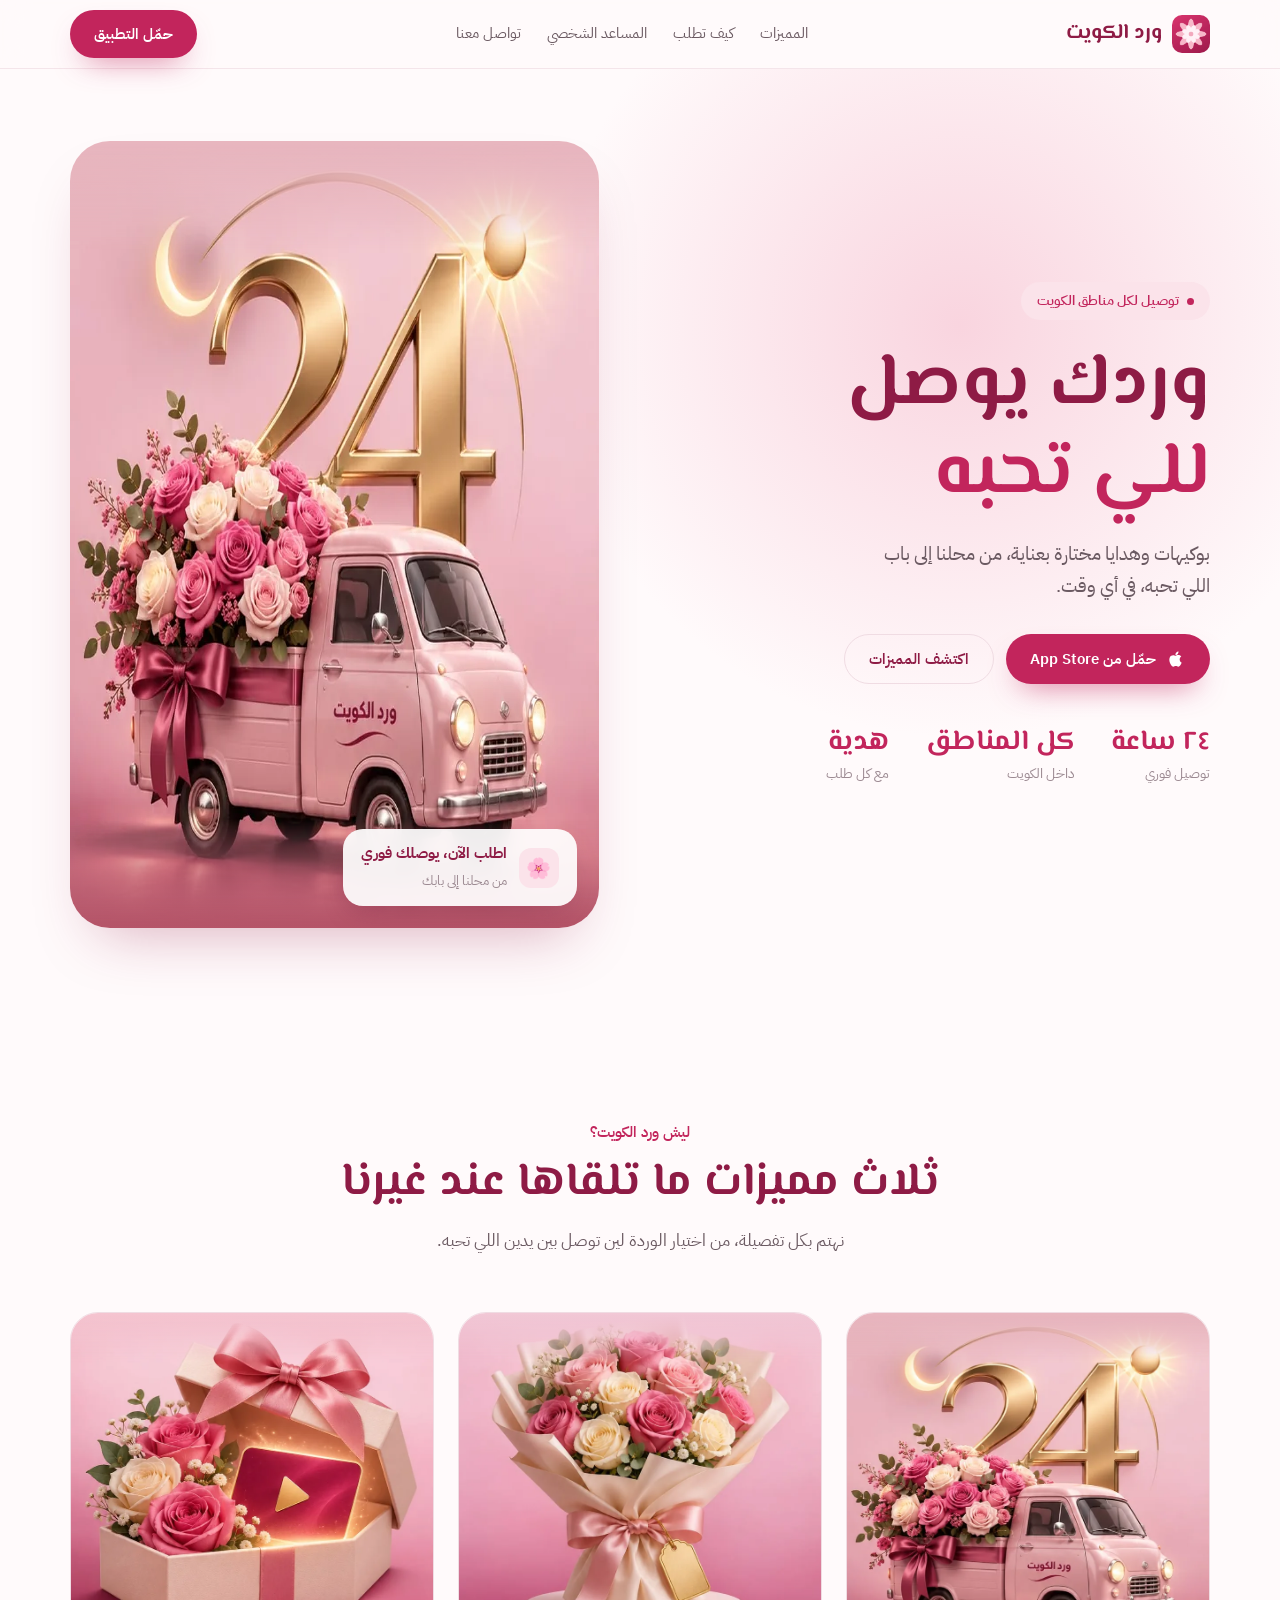
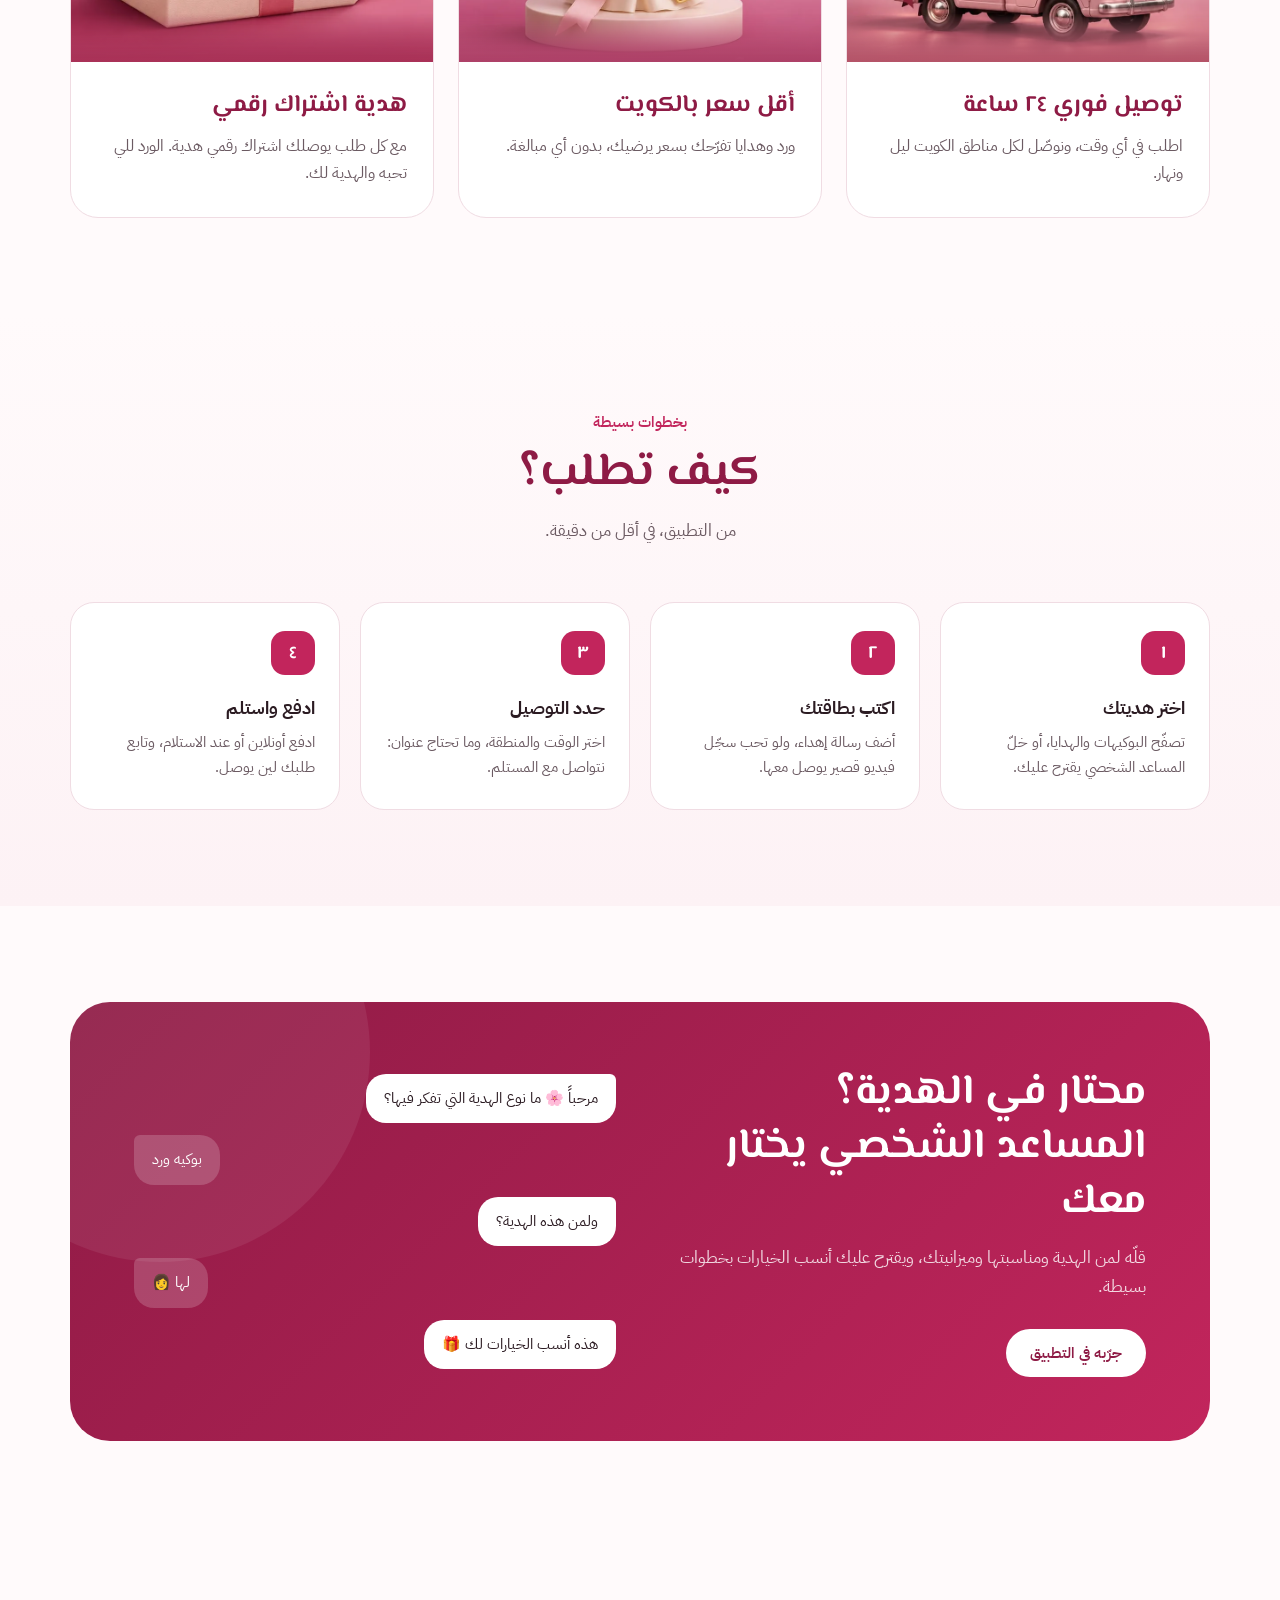
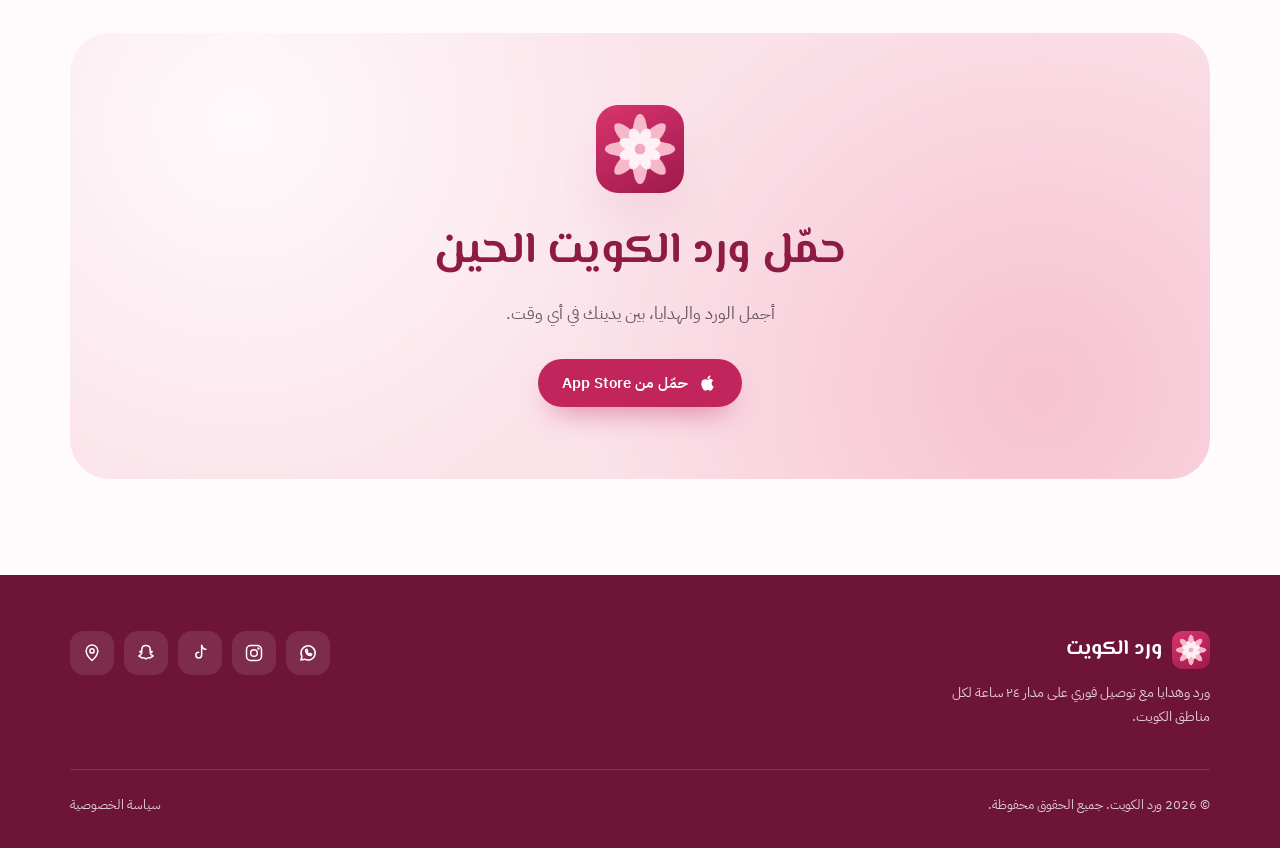
==== index.html @ 79401528 "roseq8.com website: landing page, privacy policy, share pages Co-Authored-By: Claude Opus 5.5 <norep" ====
<!doctype html>
<html lang="ar" dir="rtl">
<head>
<meta charset="utf-8">
<meta name="viewport" content="width=device-width, initial-scale=1">
<title>ورد الكويت | وردك يوصل للي تحبه</title>
<meta name="description" content="ورد الكويت: اطلب الورد والهدايا مع توصيل فوري على مدار ٢٤ ساعة لكل مناطق الكويت، بأقل سعر، ومع كل طلب هدية اشتراك رقمي.">
<meta name="apple-itunes-app" content="app-id=6784799572">
<meta name="theme-color" content="#C2255C">
<meta property="og:title" content="ورد الكويت | وردك يوصل للي تحبه">
<meta property="og:description" content="توصيل فوري ٢٤ ساعة · أقل سعر بالكويت · هدية اشتراك رقمي مع كل طلب">
<meta property="og:image" content="https://roseq8.com/assets/icon-256.png">
<meta property="og:url" content="https://roseq8.com/">
<link rel="icon" type="image/png" href="/assets/favicon.png">
<link rel="apple-touch-icon" href="/assets/apple-touch-icon.png">
<link rel="preconnect" href="https://fonts.googleapis.com">
<link rel="preconnect" href="https://fonts.gstatic.com" crossorigin>
<link href="https://fonts.googleapis.com/css2?family=El+Messiri:wght@600;700&family=IBM+Plex+Sans+Arabic:wght@400;500;600&display=swap" rel="stylesheet">
<link rel="stylesheet" href="/assets/site.css">
</head>
<body>

<header class="nav">
  <div class="wrap">
    <a class="brand" href="/"><img src="/assets/icon-256.png" alt=""><b>ورد الكويت</b></a>
    <nav class="nav-links">
      <a href="#features">المميزات</a>
      <a href="#how">كيف تطلب</a>
      <a href="#assistant">المساعد الشخصي</a>
      <a href="#contact">تواصل معنا</a>
    </nav>
    <a class="btn btn-primary" href="https://apps.apple.com/app/id6784799572">حمّل التطبيق</a>
  </div>
</header>

<main>
  <section class="hero">
    <div class="wrap">
      <div>
        <span class="eyebrow">توصيل لكل مناطق الكويت</span>
        <h1>وردك يوصل<br><em>للي تحبه</em></h1>
        <p class="lead">بوكيهات وهدايا مختارة بعناية، من محلنا إلى باب اللي تحبه، في أي وقت.</p>
        <div class="cta-row">
          <a class="btn btn-primary" href="https://apps.apple.com/app/id6784799572">
            <svg viewBox="0 0 24 24" fill="currentColor" aria-hidden="true"><path d="M16.37 12.6c-.02-2.3 1.88-3.4 1.97-3.46-1.07-1.57-2.74-1.79-3.33-1.81-1.42-.14-2.77.84-3.49.84-.72 0-1.83-.82-3.01-.8-1.55.02-2.98.9-3.78 2.29-1.61 2.8-.41 6.94 1.16 9.21.77 1.11 1.68 2.36 2.88 2.31 1.16-.05 1.59-.75 2.99-.75 1.4 0 1.79.75 3.01.73 1.24-.02 2.03-1.13 2.79-2.25.88-1.29 1.24-2.54 1.26-2.6-.03-.01-2.42-.93-2.45-3.71zM14.08 5.85c.64-.78 1.07-1.85.95-2.92-.92.04-2.03.61-2.69 1.38-.59.68-1.1 1.77-.97 2.82 1.03.08 2.07-.52 2.71-1.28z"/></svg>
            حمّل من App Store
          </a>
          <a class="btn btn-ghost" href="#features">اكتشف المميزات</a>
        </div>
        <div class="stats">
          <div><strong>٢٤ ساعة</strong><span>توصيل فوري</span></div>
          <div><strong>كل المناطق</strong><span>داخل الكويت</span></div>
          <div><strong>هدية</strong><span>مع كل طلب</span></div>
        </div>
      </div>
      <div class="hero-art">
        <img src="/assets/art-delivery.webp" alt="سيارة ورد الكويت محمّلة بالورد" width="820" height="787">
        <div class="hero-badge">
          <i aria-hidden="true">🌸</i>
          <div><strong>اطلب الآن، يوصلك فوري</strong><span>من محلنا إلى بابك</span></div>
        </div>
      </div>
    </div>
  </section>

  <section id="features">
    <div class="wrap">
      <div class="section-head reveal">
        <div class="kicker">ليش ورد الكويت؟</div>
        <h2>ثلاث مميزات ما تلقاها عند غيرنا</h2>
        <p>نهتم بكل تفصيلة، من اختيار الوردة لين توصل بين يدين اللي تحبه.</p>
      </div>
      <div class="features">
        <article class="feature reveal">
          <div class="art art-delivery"><img src="/assets/art-delivery.webp" alt="" loading="lazy"></div>
          <div class="body">
            <h3>توصيل فوري ٢٤ ساعة</h3>
            <p>اطلب في أي وقت، ونوصّل لكل مناطق الكويت ليل ونهار.</p>
          </div>
        </article>
        <article class="feature reveal">
          <div class="art art-price"><img src="/assets/art-price.webp" alt="" loading="lazy"></div>
          <div class="body">
            <h3>أقل سعر بالكويت</h3>
            <p>ورد وهدايا تفرّحك بسعر يرضيك، بدون أي مبالغة.</p>
          </div>
        </article>
        <article class="feature reveal">
          <div class="art art-gift"><img src="/assets/art-gift.webp" alt="" loading="lazy"></div>
          <div class="body">
            <h3>هدية اشتراك رقمي</h3>
            <p>مع كل طلب يوصلك اشتراك رقمي هدية. الورد للي تحبه والهدية لك.</p>
          </div>
        </article>
      </div>
    </div>
  </section>

  <section id="how" class="steps-band">
    <div class="wrap">
      <div class="section-head reveal">
        <div class="kicker">بخطوات بسيطة</div>
        <h2>كيف تطلب؟</h2>
        <p>من التطبيق، في أقل من دقيقة.</p>
      </div>
      <div class="steps">
        <div class="step reveal"><h3>اختر هديتك</h3><p>تصفّح البوكيهات والهدايا، أو خلّ المساعد الشخصي يقترح عليك.</p></div>
        <div class="step reveal"><h3>اكتب بطاقتك</h3><p>أضف رسالة إهداء، ولو تحب سجّل فيديو قصير يوصل معها.</p></div>
        <div class="step reveal"><h3>حدد التوصيل</h3><p>اختر الوقت والمنطقة، وما تحتاج عنوان: نتواصل مع المستلم.</p></div>
        <div class="step reveal"><h3>ادفع واستلم</h3><p>ادفع أونلاين أو عند الاستلام، وتابع طلبك لين يوصل.</p></div>
      </div>
    </div>
  </section>

  <section id="assistant">
    <div class="wrap">
      <div class="assistant reveal">
        <div>
          <h2>محتار في الهدية؟<br>المساعد الشخصي يختار معك</h2>
          <p>قلّه لمن الهدية ومناسبتها وميزانيتك، ويقترح عليك أنسب الخيارات بخطوات بسيطة.</p>
          <a class="btn btn-light" href="https://apps.apple.com/app/id6784799572">جرّبه في التطبيق</a>
        </div>
        <div class="chat" aria-hidden="true">
          <div class="bubble bot">مرحباً 🌸 ما نوع الهدية التي تفكر فيها؟</div>
          <div class="bubble me">بوكيه ورد</div>
          <div class="bubble bot">ولمن هذه الهدية؟</div>
          <div class="bubble me">لها 👩</div>
          <div class="bubble bot">هذه أنسب الخيارات لك 🎁</div>
        </div>
      </div>
    </div>
  </section>

  <section class="cta-band">
    <div class="wrap">
      <div class="cta-card reveal">
        <img src="/assets/icon-256.png" alt="">
        <h2>حمّل ورد الكويت الحين</h2>
        <p>أجمل الورد والهدايا، بين يدينك في أي وقت.</p>
        <a class="btn btn-primary" href="https://apps.apple.com/app/id6784799572">
          <svg viewBox="0 0 24 24" fill="currentColor" aria-hidden="true"><path d="M16.37 12.6c-.02-2.3 1.88-3.4 1.97-3.46-1.07-1.57-2.74-1.79-3.33-1.81-1.42-.14-2.77.84-3.49.84-.72 0-1.83-.82-3.01-.8-1.55.02-2.98.9-3.78 2.29-1.61 2.8-.41 6.94 1.16 9.21.77 1.11 1.68 2.36 2.88 2.31 1.16-.05 1.59-.75 2.99-.75 1.4 0 1.79.75 3.01.73 1.24-.02 2.03-1.13 2.79-2.25.88-1.29 1.24-2.54 1.26-2.6-.03-.01-2.42-.93-2.45-3.71zM14.08 5.85c.64-.78 1.07-1.85.95-2.92-.92.04-2.03.61-2.69 1.38-.59.68-1.1 1.77-.97 2.82 1.03.08 2.07-.52 2.71-1.28z"/></svg>
          حمّل من App Store
        </a>
      </div>
    </div>
  </section>
</main>

<footer id="contact">
  <div class="wrap">
    <div class="foot">
      <div>
        <a class="brand" href="/"><img src="/assets/icon-256.png" alt=""><b>ورد الكويت</b></a>
        <p>ورد وهدايا مع توصيل فوري على مدار ٢٤ ساعة لكل مناطق الكويت.</p>
      </div>
      <div class="socials">
        <a href="https://wa.me/96560619588" aria-label="واتساب"><svg viewBox="0 0 24 24" fill="none" stroke="currentColor" stroke-width="1.8" stroke-linecap="round" stroke-linejoin="round"><path d="M3.5 20.5l1.3-4.2A8.5 8.5 0 1 1 8 19.4z"/><path d="M9 8.5c0 3.5 2.6 6.5 6.5 6.5l1-1.6-2-1-1 .9c-1.3-.5-2.3-1.5-2.8-2.8l.9-1-1-2z"/></svg></a>
        <a href="https://www.instagram.com/kw.flowers1" aria-label="إنستغرام"><svg viewBox="0 0 24 24" fill="none" stroke="currentColor" stroke-width="1.8"><rect x="3" y="3" width="18" height="18" rx="5"/><circle cx="12" cy="12" r="4"/><circle cx="17.4" cy="6.6" r=".6" fill="currentColor"/></svg></a>
        <a href="https://www.tiktok.com/@kw.flowers" aria-label="تيك توك"><svg viewBox="0 0 24 24" fill="none" stroke="currentColor" stroke-width="1.8" stroke-linecap="round" stroke-linejoin="round"><path d="M14 3v11.5a3.5 3.5 0 1 1-3.5-3.5"/><path d="M14 3c.5 2.6 2.4 4.4 5 4.6"/></svg></a>
        <a href="https://snapchat.com/t/RTiHr9j6" aria-label="سناب شات"><svg viewBox="0 0 24 24" fill="none" stroke="currentColor" stroke-width="1.8" stroke-linejoin="round"><path d="M12 3c3 0 5 2.2 5 5v2.4l1.8-.5c.6 0 .8.8.2 1.1l-2 1c.6 1.8 2 3.1 3.6 3.6-.3.8-1.5 1-2.5 1.1-.2.6-.3 1.2-1 1.2-1 0-1.8-.5-3 0-1 .5-1.4 1.1-2.1 1.1s-1.1-.6-2.1-1.1c-1.2-.5-2 0-3 0-.7 0-.8-.6-1-1.2-1-.1-2.2-.3-2.5-1.1 1.6-.5 3-1.8 3.6-3.6l-2-1c-.6-.3-.4-1.1.2-1.1l1.8.5V8c0-2.8 2-5 5-5z"/></svg></a>
        <a href="https://share.google/svRPU4gX8DJfkJz9b" aria-label="موقعنا"><svg viewBox="0 0 24 24" fill="none" stroke="currentColor" stroke-width="1.8" stroke-linejoin="round"><path d="M12 21s-7-6.2-7-11.5a7 7 0 0 1 14 0C19 14.8 12 21 12 21z"/><circle cx="12" cy="9.5" r="2.5"/></svg></a>
      </div>
    </div>
    <div class="foot-bottom">
      <span>© <span id="year">2026</span> ورد الكويت. جميع الحقوق محفوظة.</span>
      <a href="/privacy">سياسة الخصوصية</a>
    </div>
  </div>
</footer>

<script>
  document.getElementById("year").textContent = new Date().getFullYear();
  var io = "IntersectionObserver" in window ? new IntersectionObserver(function (entries) {
    entries.forEach(function (e) { if (e.isIntersecting) { e.target.classList.add("in"); io.unobserve(e.target); } });
  }, { threshold: 0.12 }) : null;
  document.querySelectorAll(".reveal").forEach(function (el) { io ? io.observe(el) : el.classList.add("in"); });
</script>
</body>
</html>
---- assets/site.css ----
:root {
  --rose: #C2255C;
  --rose-bright: #D9376E;
  --berry: #8E1B45;
  --berry-deep: #6E1436;
  --pink: #F2A7BD;
  --blush: #FBE3EA;
  --petal: #FDF2F5;
  --ivory: #FFFAFB;
  --ink: #2B1B22;
  --text2: #6B5A62;
  --text3: #9C8A92;
  --hairline: #F0DCE3;
  --gold: #C9A04A;
  --radius: 28px;
  --shadow: 0 30px 60px -28px rgba(142, 27, 69, .35);
  --display: "El Messiri", "IBM Plex Sans Arabic", serif;
  --body: "IBM Plex Sans Arabic", -apple-system, "Segoe UI", Tahoma, sans-serif;
}

* { box-sizing: border-box; }
html { scroll-behavior: smooth; }
body {
  margin: 0;
  font-family: var(--body);
  color: var(--ink);
  background: var(--ivory);
  line-height: 1.7;
  -webkit-font-smoothing: antialiased;
  overflow-x: hidden;
}
img { max-width: 100%; display: block; }
a { color: inherit; }

.wrap { width: min(1140px, 100% - 32px); margin-inline: auto; }

/* Header */
.nav {
  position: sticky; top: 0; z-index: 20;
  background: rgba(255, 250, 251, .82);
  backdrop-filter: saturate(160%) blur(14px);
  -webkit-backdrop-filter: saturate(160%) blur(14px);
  border-bottom: 1px solid rgba(240, 220, 227, .7);
}
.nav .wrap { display: flex; align-items: center; justify-content: space-between; height: 68px; gap: 16px; }
.brand { display: flex; align-items: center; gap: 10px; text-decoration: none; }
.brand img { width: 38px; height: 38px; border-radius: 10px; }
.brand b { font-family: var(--display); font-size: 21px; color: var(--berry); font-weight: 700; }
.nav-links { display: flex; gap: 26px; font-size: 15px; }
.nav-links a { text-decoration: none; color: var(--text2); transition: color .2s; }
.nav-links a:hover { color: var(--rose); }

.btn {
  display: inline-flex; align-items: center; justify-content: center; gap: 10px;
  padding: 13px 24px; border-radius: 999px;
  font: 600 15px var(--body); text-decoration: none; white-space: nowrap;
  transition: transform .2s, box-shadow .2s, background .2s;
}
.btn:hover { transform: translateY(-2px); }
.btn-primary { background: var(--rose); color: #fff; box-shadow: 0 14px 30px -14px rgba(194, 37, 92, .7); }
.btn-primary:hover { background: var(--rose-bright); }
.btn-light { background: #fff; color: var(--berry); }
.btn-ghost { background: transparent; color: var(--berry); border: 1.5px solid var(--hairline); }
.btn svg { width: 20px; height: 20px; flex: none; }

/* Hero */
.hero { position: relative; padding: 72px 0 96px; overflow: hidden; }
.hero::before {
  content: ""; position: absolute; inset: -20% -10% auto auto; width: 70%; aspect-ratio: 1;
  background: radial-gradient(circle, rgba(242, 167, 189, .45), transparent 65%);
  pointer-events: none;
}
.hero .wrap { position: relative; display: grid; grid-template-columns: 1.05fr 1fr; align-items: center; gap: 56px; }
.eyebrow {
  display: inline-flex; align-items: center; gap: 8px;
  padding: 7px 16px; border-radius: 999px;
  background: var(--blush); color: var(--rose); font-size: 14px; font-weight: 600;
}
.eyebrow::before { content: ""; width: 7px; height: 7px; border-radius: 50%; background: var(--rose); }
.hero h1 {
  font-family: var(--display); font-weight: 700;
  font-size: clamp(42px, 6.2vw, 74px); line-height: 1.2; margin: 22px 0 18px; color: var(--berry);
}
.hero h1 em { font-style: normal; color: var(--rose); }
.hero p.lead { font-size: 19px; color: var(--text2); max-width: 30ch; margin: 0 0 32px; }
.cta-row { display: flex; flex-wrap: wrap; gap: 12px; }
.hero-art {
  position: relative; border-radius: 40px; overflow: hidden; box-shadow: var(--shadow);
  background: linear-gradient(180deg, #E8B6BF, #E8B4BD 30%, #E2A4AF 55%, #D58C9B 80%, #B55468);
}
.hero-art img { width: 100%; }
.hero-badge {
  position: absolute; bottom: 22px; inset-inline-start: 22px;
  background: rgba(255, 255, 255, .92); backdrop-filter: blur(8px);
  border-radius: 20px; padding: 12px 18px; display: flex; align-items: center; gap: 12px;
  box-shadow: 0 12px 30px -12px rgba(110, 20, 54, .4);
}
.hero-badge strong { display: block; font-size: 15px; color: var(--berry); }
.hero-badge span { font-size: 13px; color: var(--text3); }
.hero-badge i {
  width: 40px; height: 40px; border-radius: 12px; background: var(--blush);
  display: grid; place-items: center; font-style: normal; font-size: 20px;
}
.stats { display: flex; gap: 36px; margin-top: 42px; }
.stats div strong { display: block; font-family: var(--display); font-size: 28px; color: var(--rose); line-height: 1.2; }
.stats div span { font-size: 14px; color: var(--text3); }

/* Sections */
section { padding: 96px 0; }
.section-head { text-align: center; max-width: 620px; margin: 0 auto 56px; }
.section-head .kicker { color: var(--rose); font-weight: 600; font-size: 15px; }
.section-head h2 { font-family: var(--display); font-size: clamp(32px, 4.4vw, 46px); line-height: 1.3; margin: 8px 0 14px; color: var(--berry); }
.section-head p { color: var(--text2); font-size: 17px; margin: 0; }

.features { display: grid; grid-template-columns: repeat(3, 1fr); gap: 24px; }
.feature {
  background: #fff; border: 1px solid var(--hairline); border-radius: var(--radius); overflow: hidden;
  transition: transform .3s, box-shadow .3s;
}
.feature:hover { transform: translateY(-6px); box-shadow: var(--shadow); }
.feature .art { aspect-ratio: 820 / 790; }
.feature .art img { width: 100%; height: 100%; object-fit: cover; }
.art-delivery { background: linear-gradient(180deg, #E8B6BF, #E8B4BD, #E8B3BC, #E2A4AF, #D58C9B, #B55468); }
.art-price { background: linear-gradient(180deg, #F2C8D6, #EFB8CB, #EBACC1, #E59BB4, #CB698B, #AE4168); }
.art-gift { background: linear-gradient(180deg, #F5C4D0, #F3BFCC, #EBA8BA, #D67893, #B64868, #AA3258); }
.feature .body { padding: 24px 26px 30px; }
.feature h3 { font-family: var(--display); font-size: 24px; margin: 0 0 6px; color: var(--berry); }
.feature p { margin: 0; color: var(--text2); }

.steps-band { background: linear-gradient(180deg, var(--ivory), var(--petal)); }
.steps { display: grid; grid-template-columns: repeat(4, 1fr); gap: 20px; counter-reset: step; }
.step {
  background: #fff; border-radius: 24px; padding: 28px 24px; border: 1px solid var(--hairline);
  counter-increment: step; position: relative;
}
.step::before {
  content: counter(step, arabic-indic);
  width: 44px; height: 44px; border-radius: 14px; display: grid; place-items: center;
  background: var(--rose); color: #fff; font: 700 19px var(--display); margin-bottom: 18px;
}
.step h3 { font-size: 18px; margin: 0 0 6px; }
.step p { margin: 0; color: var(--text2); font-size: 15px; }

.assistant {
  display: grid; grid-template-columns: 1fr 1fr; gap: 48px; align-items: center;
  background: linear-gradient(135deg, var(--berry), var(--rose));
  border-radius: 40px; padding: 64px; color: #fff; position: relative; overflow: hidden;
}
.assistant::after {
  content: ""; position: absolute; width: 420px; height: 420px; border-radius: 50%;
  background: rgba(255, 255, 255, .07); inset-inline-end: -120px; top: -160px;
}
.assistant h2 { font-family: var(--display); font-size: clamp(30px, 3.8vw, 42px); line-height: 1.3; margin: 0 0 14px; }
.assistant p { color: rgba(255, 255, 255, .82); font-size: 17px; margin: 0 0 28px; }
.chat { position: relative; z-index: 1; display: flex; flex-direction: column; gap: 12px; }
.bubble { max-width: 82%; padding: 12px 18px; border-radius: 20px; font-size: 15px; }
.bubble.bot { background: #fff; color: var(--ink); align-self: flex-start; border-start-start-radius: 6px; }
.bubble.me { background: rgba(255, 255, 255, .18); color: #fff; align-self: flex-end; border-start-end-radius: 6px; }

.cta-band { text-align: center; }
.cta-card {
  background: var(--blush); border-radius: 40px; padding: 72px 32px;
  background-image: radial-gradient(circle at 15% 20%, rgba(255, 255, 255, .8), transparent 40%),
                    radial-gradient(circle at 85% 80%, rgba(242, 167, 189, .55), transparent 45%);
}
.cta-card img { width: 88px; height: 88px; border-radius: 22px; margin: 0 auto 22px; box-shadow: var(--shadow); }
.cta-card h2 { font-family: var(--display); font-size: clamp(30px, 4vw, 44px); margin: 0 0 10px; color: var(--berry); }
.cta-card p { color: var(--text2); margin: 0 0 30px; font-size: 17px; }

/* Footer */
footer { background: var(--berry-deep); color: rgba(255, 255, 255, .78); padding: 56px 0 32px; }
.foot { display: flex; flex-wrap: wrap; justify-content: space-between; gap: 32px; }
.foot .brand b { color: #fff; }
.foot p { margin: 12px 0 0; font-size: 14px; max-width: 34ch; }
.socials { display: flex; gap: 10px; flex-wrap: wrap; }
.socials a {
  width: 44px; height: 44px; border-radius: 14px; display: grid; place-items: center;
  background: rgba(255, 255, 255, .1); transition: background .2s;
}
.socials a:hover { background: rgba(255, 255, 255, .2); }
.socials a { color: #fff; }
.socials svg { width: 20px; height: 20px; }
.foot-bottom {
  margin-top: 40px; padding-top: 24px; border-top: 1px solid rgba(255, 255, 255, .12);
  display: flex; flex-wrap: wrap; justify-content: space-between; gap: 12px; font-size: 13px;
}
.foot-bottom a { text-decoration: none; }
.foot-bottom a:hover { color: #fff; }

/* Legal page */
.legal-hero {
  background: linear-gradient(160deg, var(--berry), var(--rose) 70%, var(--rose-bright));
  color: #fff; padding: 72px 0 120px; text-align: center; position: relative; overflow: hidden;
}
.legal-hero h1 { font-family: var(--display); font-size: clamp(36px, 5vw, 56px); margin: 0 0 8px; }
.legal-hero p { margin: 0; color: rgba(255, 255, 255, .8); }
.lang-switch { display: inline-flex; gap: 6px; background: rgba(255, 255, 255, .14); padding: 5px; border-radius: 999px; margin-top: 26px; }
.lang-switch a { padding: 7px 18px; border-radius: 999px; text-decoration: none; font-size: 14px; font-weight: 600; }
.lang-switch a.on { background: #fff; color: var(--berry); }
.legal { margin-top: -72px; position: relative; padding-bottom: 96px; }
.legal-card {
  background: #fff; border-radius: 32px; box-shadow: var(--shadow); border: 1px solid var(--hairline);
  padding: 56px clamp(22px, 6vw, 72px); max-width: 860px; margin: 0 auto;
}
.legal-card + .legal-card { margin-top: 32px; }
.legal-card h2 {
  font-family: var(--display); color: var(--berry); font-size: 24px; margin: 40px 0 10px;
  display: flex; align-items: center; gap: 12px;
}
.legal-card h2:first-of-type { margin-top: 0; }
.legal-card h2 span {
  width: 34px; height: 34px; border-radius: 10px; background: var(--blush); color: var(--rose);
  display: grid; place-items: center; font-size: 16px; flex: none;
}
.legal-card p, .legal-card li { color: var(--text2); font-size: 16px; }
.legal-card ul { padding-inline-start: 22px; margin: 8px 0; }
.legal-card li { margin: 6px 0; }
.legal-card li::marker { color: var(--rose); }
.legal-card strong { color: var(--ink); }
.note {
  background: var(--petal); border: 1px solid var(--hairline); border-radius: 18px;
  padding: 16px 20px; margin: 16px 0; font-size: 15px; color: var(--text2);
}
.meta-line { color: var(--text3); font-size: 14px; margin: 0 0 32px; }
[dir="ltr"] { font-family: "Inter", -apple-system, "Segoe UI", sans-serif; }
[dir="ltr"] h2 { font-family: "Inter", sans-serif; font-weight: 700; }

/* Reveal on scroll */
.reveal { opacity: 0; transform: translateY(24px); transition: opacity .8s ease, transform .8s ease; }
.reveal.in { opacity: 1; transform: none; }
@media (prefers-reduced-motion: reduce) {
  .reveal { opacity: 1; transform: none; transition: none; }
  html { scroll-behavior: auto; }
}

/* Responsive */
@media (max-width: 960px) {
  .hero .wrap, .assistant { grid-template-columns: 1fr; }
  .hero { padding: 40px 0 64px; }
  .hero-art { max-width: 520px; }
  .features { grid-template-columns: 1fr; max-width: 480px; margin-inline: auto; }
  .steps { grid-template-columns: repeat(2, 1fr); }
  .assistant { padding: 44px 28px; }
  .nav-links { display: none; }
  section { padding: 64px 0; }
}
@media (max-width: 520px) {
  .steps { grid-template-columns: 1fr; }
  .stats { gap: 22px; }
  .stats div strong { font-size: 21px; white-space: nowrap; }
  .nav .btn { padding: 10px 16px; font-size: 14px; }
  .hero p.lead { font-size: 17px; }
}
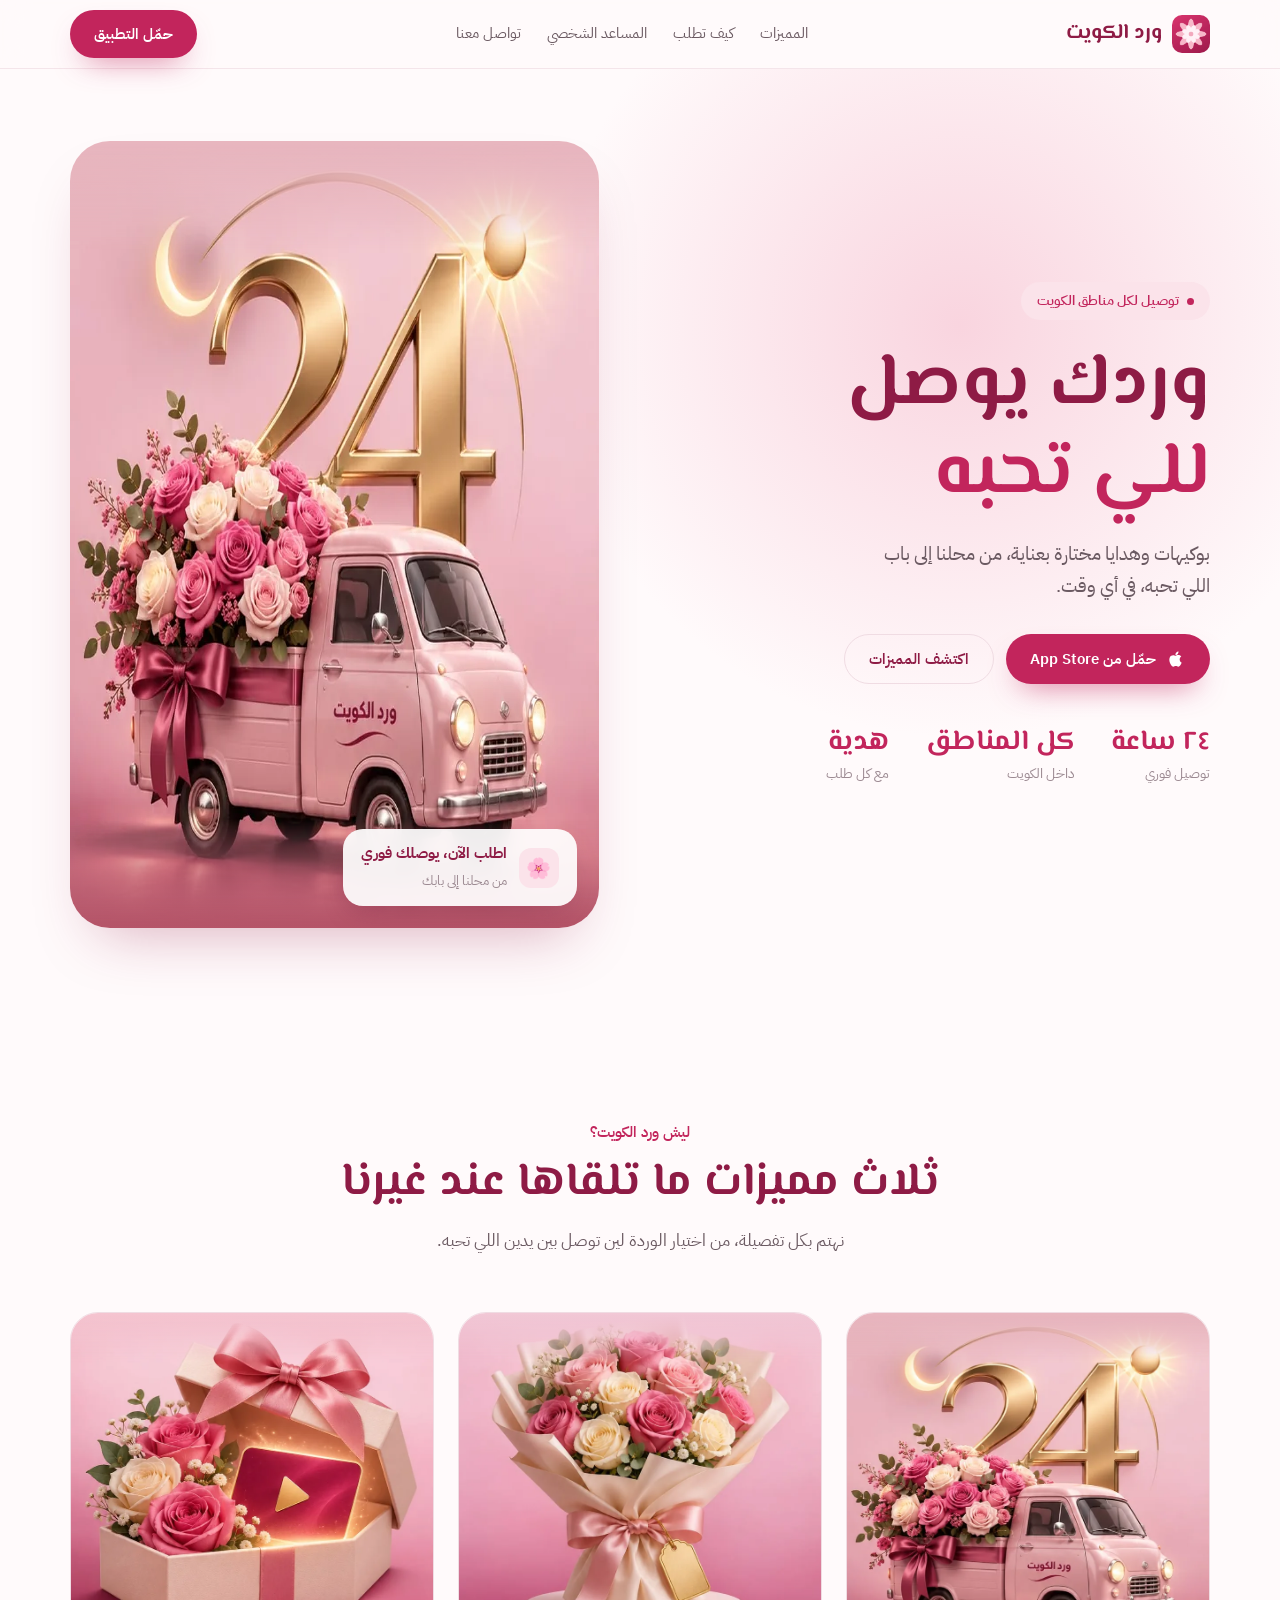
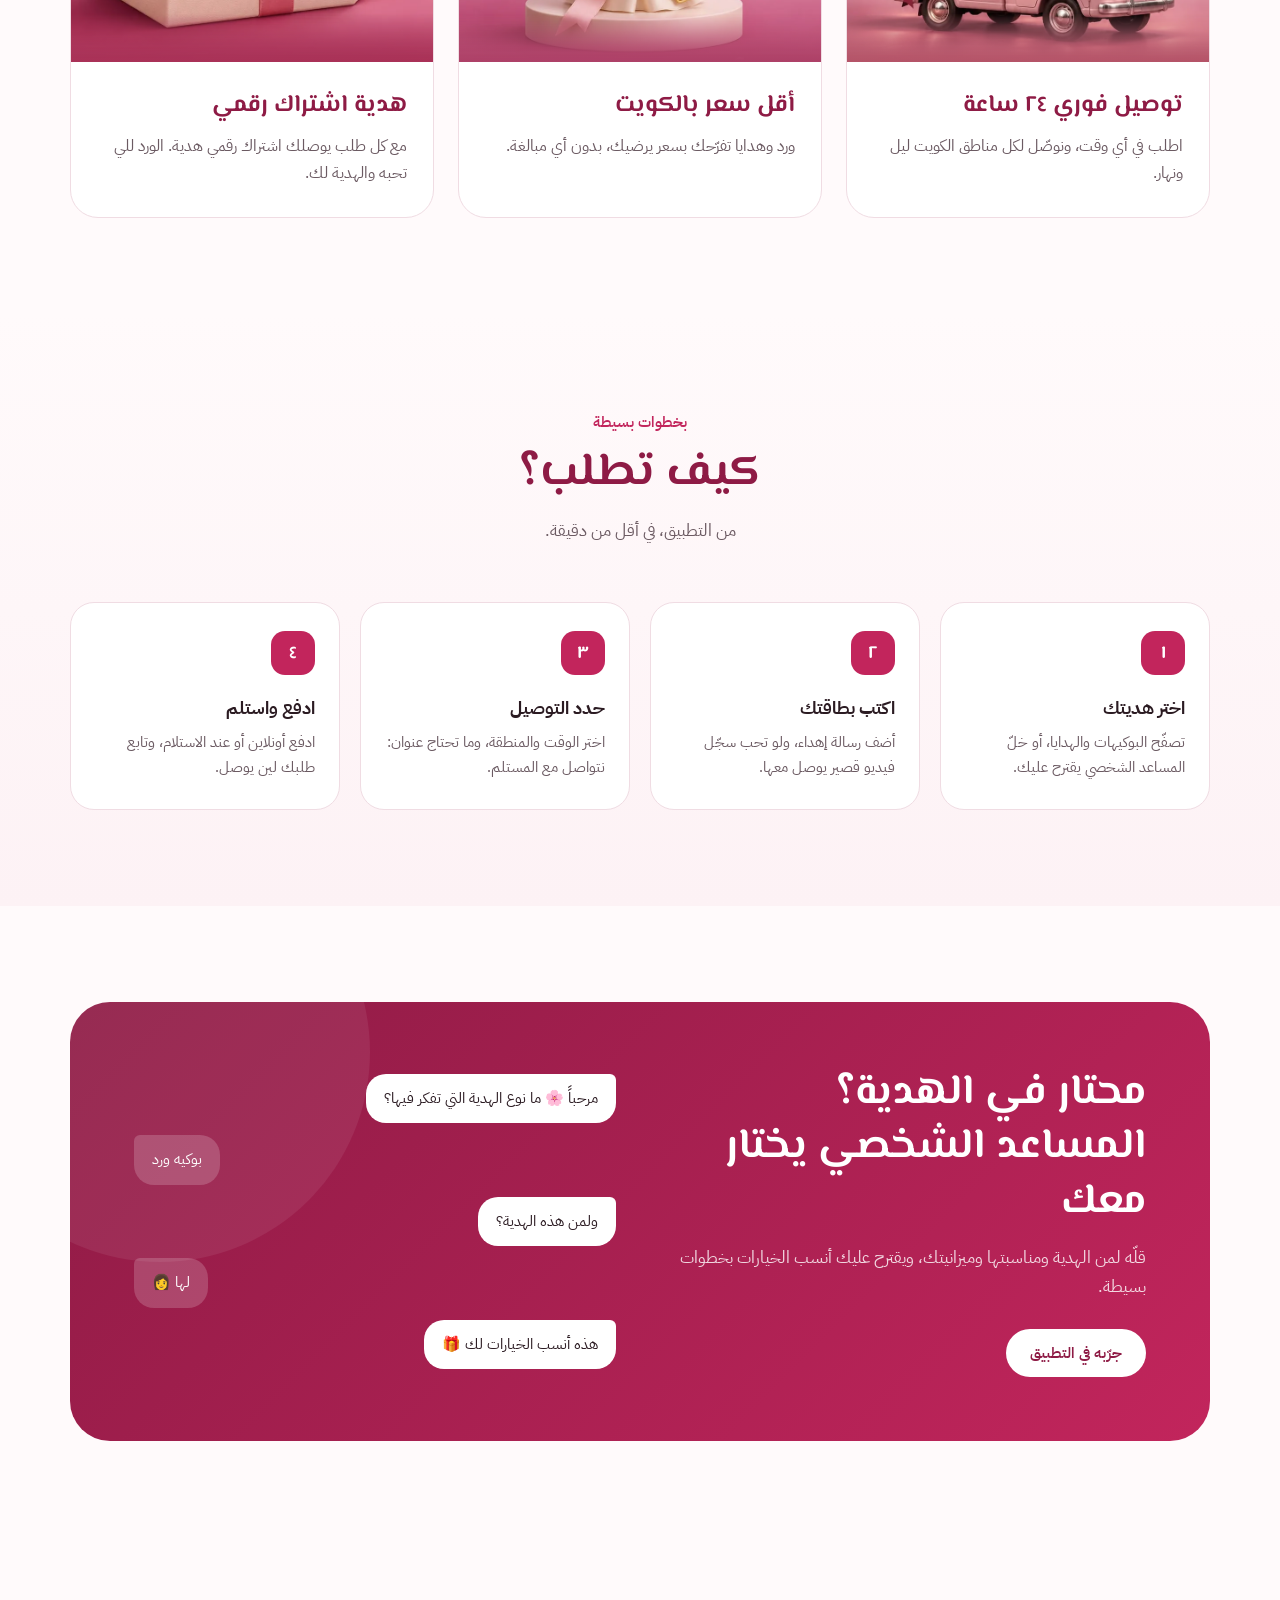
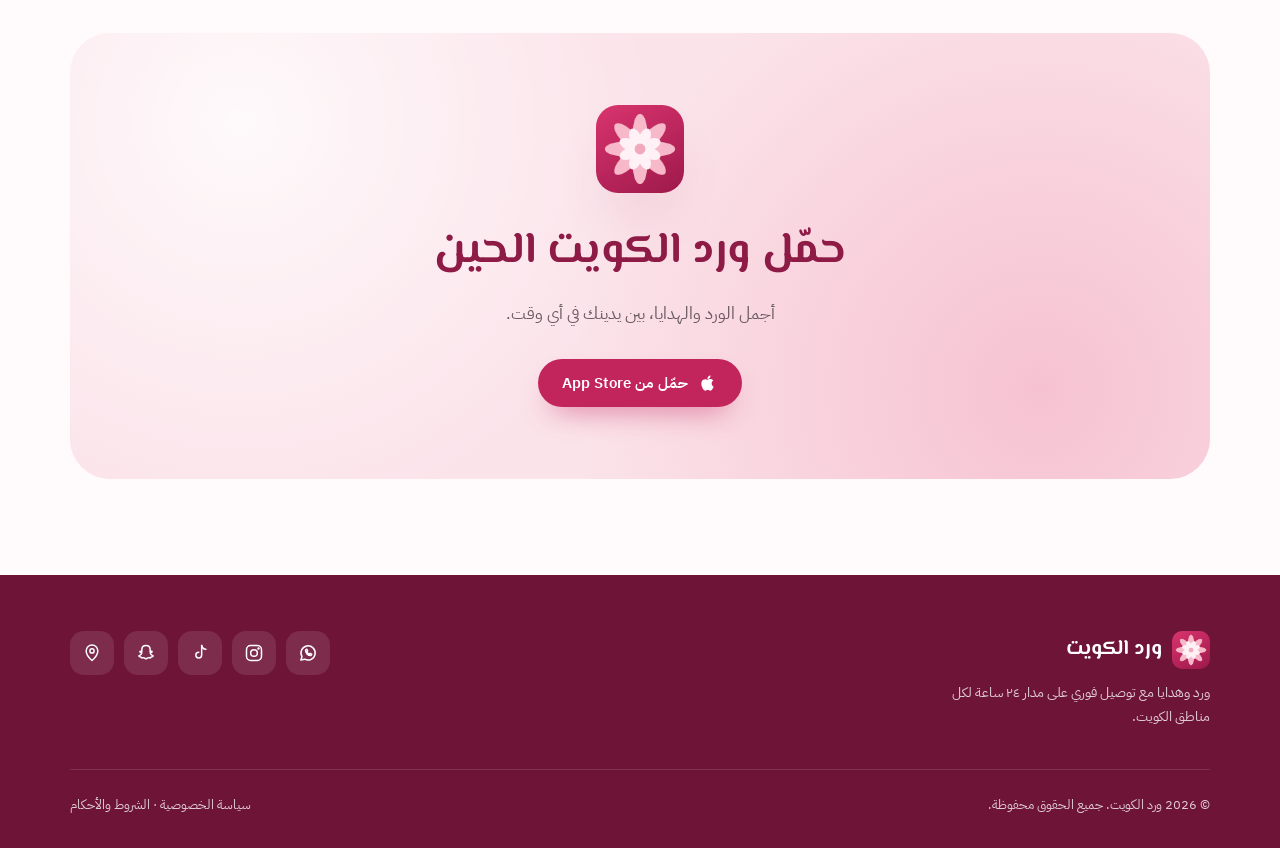
==== commit ef337489: "Terms and Conditions page (/terms), linked from the footers Co-Authored-By: Claude Opus 5.5 <noreply" ====
--- a/index.html
+++ b/index.html
@@ -163,7 +163,7 @@
     </div>
     <div class="foot-bottom">
       <span>© <span id="year">2026</span> ورد الكويت. جميع الحقوق محفوظة.</span>
-      <a href="/privacy">سياسة الخصوصية</a>
+      <span class="foot-links"><a href="/privacy">سياسة الخصوصية</a> · <a href="/terms">الشروط والأحكام</a></span>
     </div>
   </div>
 </footer>
